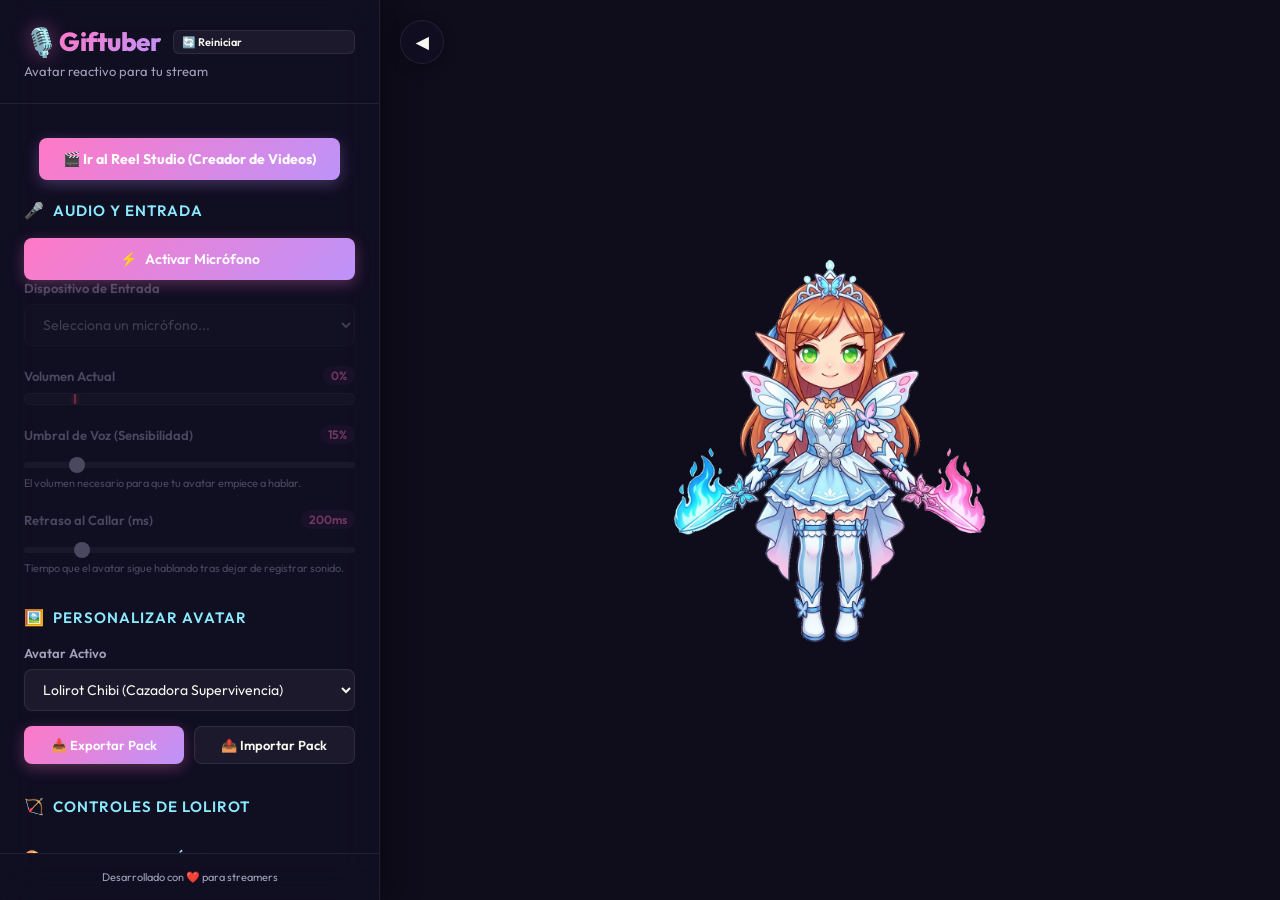
==== index.html @ 0c6d344f "feat: implement OTA auto-updater and OBS copy link helper" ====
<!DOCTYPE html>
<html lang="es">
<head>
    <meta charset="UTF-8">
    <meta name="viewport" content="width=device-width, initial-scale=1.0">
    <title>Giftuber - Tu Avatar Reactivo para Streamings</title>
    <link rel="stylesheet" href="style.css?v=2.3">
    <!-- Google Fonts para tipografía premium -->
    <link rel="preconnect" href="https://fonts.googleapis.com">
    <link rel="preconnect" href="https://fonts.gstatic.com" crossorigin>
    <link href="https://fonts.googleapis.com/css2?family=Outfit:wght@300;400;600;800&display=swap" rel="stylesheet">
</head>
<body>
    <div id="app-container">
        <!-- Panel de Control (Glassmorphism) -->
        <aside id="control-panel">
            <header>
                <div class="logo" style="display: flex; align-items: center; justify-content: space-between; width: 100%;">
                    <div style="display: flex; align-items: center;">
                        <span class="logo-icon">🎙️</span>
                        <h1>Giftuber</h1>
                    </div>
                    <button id="btn-restart-services" class="btn-secondary" style="margin: 0; padding: 4px 8px; font-size: 11px; border-radius: 6px; display: flex; align-items: center; gap: 4px;" title="Reiniciar servidor y atajos">
                        🔄 Reiniciar
                    </button>
                </div>
                <p class="subtitle">Avatar reactivo para tu stream</p>
            </header>

            <div class="panel-scroll-area">
                <!-- Acceso a Reel Studio -->
                <div style="padding: 0 15px; margin-bottom: 20px; margin-top: 10px;">
                    <a href="reel.html" class="btn-primary" style="text-decoration: none; display: flex; align-items: center; justify-content: center; gap: 8px; background: linear-gradient(135deg, #ff79c6 0%, #bd93f9 100%); font-weight: bold; padding: 12px; border-radius: 8px; color: #fff; text-align: center; box-shadow: 0 4px 15px rgba(189, 147, 249, 0.3); transition: all 0.2s ease;">
                        🎬 Ir al Reel Studio (Creador de Videos)
                    </a>
                </div>

                <!-- Sección de Micrófono -->
                <section class="panel-section">
                    <h2><span class="sec-icon">🎤</span> Audio y Entrada</h2>
                    
                    <button id="btn-audio-auth" class="btn-primary">
                        <span class="btn-icon">⚡</span> Activar Micrófono
                    </button>

                    <div class="control-group disabled-until-auth">
                        <label for="select-mic">Dispositivo de Entrada</label>
                        <select id="select-mic" disabled>
                            <option value="">Selecciona un micrófono...</option>
                        </select>
                    </div>

                    <div class="control-group disabled-until-auth">
                        <div class="label-with-value">
                            <label>Volumen Actual</label>
                            <span id="volume-val">0%</span>
                        </div>
                        <div class="volume-bar-container">
                            <div id="volume-bar-fill"></div>
                            <div id="volume-threshold-marker"></div>
                        </div>
                    </div>

                    <div class="control-group disabled-until-auth">
                        <div class="label-with-value">
                            <label for="range-threshold">Umbral de Voz (Sensibilidad)</label>
                            <span id="threshold-val">15%</span>
                        </div>
                        <input type="range" id="range-threshold" min="1" max="100" value="15" disabled>
                        <p class="help-text">El volumen necesario para que tu avatar empiece a hablar.</p>
                    </div>

                    <div class="control-group disabled-until-auth">
                        <div class="label-with-value">
                            <label for="range-delay">Retraso al Callar (ms)</label>
                            <span id="delay-val">200ms</span>
                        </div>
                        <input type="range" id="range-delay" min="50" max="1000" step="50" value="200" disabled>
                        <p class="help-text">Tiempo que el avatar sigue hablando tras dejar de registrar sonido.</p>
                    </div>
                </section>

                <!-- Sección de Imágenes del Avatar -->
                <section class="panel-section">
                    <h2><span class="sec-icon">🖼️</span> Personalizar Avatar</h2>
                    
                    <div class="control-group" style="margin-bottom: 15px;">
                        <label for="select-avatar">Avatar Activo</label>
                        <select id="select-avatar">
                            <option value="lolirot" selected>Lolirot Chibi (Cazadora Supervivencia)</option>
                            <option value="lolirot_red">Lolirot Chibi (Traje Rojo)</option>
                            <option value="custom">Personalizado (Imágenes subidas)</option>
                            <option value="default_svg">Gatito SVG (Por defecto)</option>
                        </select>
                    </div>

                    <!-- Botones de Importación y Exportación -->
                    <div class="pack-actions-group" style="display: flex; gap: 10px; margin-bottom: 25px;">
                        <button id="btn-export-pack" class="btn-primary" style="flex: 1; padding: 10px; font-size: 13px; border-radius: 8px;">
                            📥 Exportar Pack
                        </button>
                        <button id="btn-import-pack" class="btn-secondary" style="flex: 1; padding: 10px; font-size: 13px; margin-top: 0; border-radius: 8px;">
                            📤 Importar Pack
                        </button>
                        <input type="file" id="file-import-pack" accept=".gtuber" style="display: none;">
                    </div>

                    <div id="custom-upload-area" style="display: none;">
                        <div class="avatar-upload-grid">
                            <div class="upload-box" id="box-idle">
                                <span class="upload-label">En Silencio</span>
                                <div class="preview-thumb" id="thumb-idle">
                                    <span class="placeholder-thumb">🐱 (Cerrado)</span>
                                </div>
                                <input type="file" id="file-idle" accept="image/*" class="file-input">
                                <button class="btn-upload-trigger">Subir</button>
                            </div>

                            <div class="upload-box" id="box-idle-blink">
                                <span class="upload-label">Silencio (Parpadeo)</span>
                                <div class="preview-thumb" id="thumb-idle-blink">
                                    <span class="placeholder-thumb">😴 (Cerrado)</span>
                                </div>
                                <input type="file" id="file-idle-blink" accept="image/*" class="file-input">
                                <button class="btn-upload-trigger">Subir</button>
                            </div>

                            <div class="upload-box" id="box-speaking-med">
                                <span class="upload-label">Hablando Suave</span>
                                <div class="preview-thumb" id="thumb-speaking-med">
                                    <span class="placeholder-thumb">😸 (Boca Media)</span>
                                </div>
                                <input type="file" id="file-speaking-med" accept="image/*" class="file-input">
                                <button class="btn-upload-trigger">Subir</button>
                            </div>

                            <div class="upload-box" id="box-speaking-wide">
                                <span class="upload-label">Hablando Fuerte</span>
                                <div class="preview-thumb" id="thumb-speaking-wide">
                                    <span class="placeholder-thumb">📢 (Boca Ancha)</span>
                                </div>
                                <input type="file" id="file-speaking-wide" accept="image/*" class="file-input">
                                <button class="btn-upload-trigger">Subir</button>
                            </div>

                            <div class="upload-box" id="box-speaking-blink">
                                <span class="upload-label">Hablando (Parpadeo)</span>
                                <div class="preview-thumb" id="thumb-speaking-blink">
                                    <span class="placeholder-thumb">😉 (Abierto)</span>
                                </div>
                                <input type="file" id="file-speaking-blink" accept="image/*" class="file-input">
                                <button class="btn-upload-trigger">Subir</button>
                            </div>
                        </div>
                        
                        <button id="btn-reset-avatar" class="btn-secondary" style="margin-top: 15px;">Limpiar Imágenes Cargadas</button>
                    </div>
                </section>

                <!-- Sección de Controles de Lolirot (calibración de alas/mariposa) -->
                <section class="panel-section" id="elf-controls-section" style="display: none;">
                    <h2><span class="sec-icon">🏹</span> Controles de Lolirot</h2>
                    
                    <div class="control-group" style="display: none; margin-bottom: 20px; background: rgba(255,255,255,0.02); padding: 10px; border-radius: 8px; border: 1px solid var(--border-color);">
                        <label for="select-paladin-spec" style="font-size: 12px; font-weight: 600; display: block; margin-bottom: 6px; color: #ffd700;">🛡️ Especialización del Paladín</label>
                        <select id="select-paladin-spec" style="width: 100%; font-size: 12px; padding: 6px 10px; border-radius: 6px; background: #1e1e2d; color: #fff; border: 1px solid var(--border-color); cursor: pointer;">
                            <option value="ret" selected>Reprensión (Divine Toll: Martillos)</option>
                            <option value="prot">Protección (Divine Toll: Escudos)</option>
                            <option value="holy">Sagrado (Divine Toll: Choques de Luz)</option>
                        </select>
                        <p class="help-text" style="margin-top: 4px; font-size: 10px; color: var(--text-muted);">Ajusta la animación de la Campana Divina (Divine Toll) según tu especialización activa.</p>
                    </div>

                    <div id="bald-shine-control-group" class="control-group" style="margin-top: 15px; display: none;">
                        <button id="btn-trigger-bald-shine" class="btn-primary" style="background: linear-gradient(135deg, #ffd700 0%, #bd93f9 100%); color: #000; font-weight: bold; width: 100%;">
                            ✨ Brillar Calva
                        </button>
                    </div>
                </section>

                <!-- Sección de Automatización de Colores -->
                <section class="panel-section" id="color-automation-section" style="display: none;">
                    <h2><span class="sec-icon">🎨</span> Automatización (Colores WoW)</h2>
                    <p style="font-size: 12px; color: var(--text-muted); margin-bottom: 16px; line-height: 1.5;">
                        Asigna qué color del addon de WoW activa cada animación de tu Paladín.
                    </p>
                    
                    <div id="color-mapping-container" style="display: flex; flex-direction: column; gap: 12px; background: rgba(255,255,255,0.01); padding: 12px; border-radius: 8px; border: 1px solid var(--border-color);">
                        <!-- Generado dinámicamente por JS -->
                    </div>

                    <!-- Calibración de Piernas -->
                    <div style="margin-top: 20px; border-top: 1px solid var(--border-color); padding-top: 15px;">
                        <h3 style="font-size: 14px; margin-bottom: 12px; display: flex; align-items: center; gap: 6px;">
                            <span>📏</span> Calibración de Piernas
                        </h3>
                        
                        <div class="control-group" style="margin-top: 10px; background: rgba(255,255,255,0.02); padding: 8px; border-radius: 6px;">
                            <div style="display: flex; justify-content: space-between; font-size: 12px; margin-bottom: 5px;">
                                <label for="slider-legs-scale">Escala (Tamaño)</label>
                                <span id="legs-scale-val" style="font-weight: bold; color: var(--accent-color);">0.83</span>
                            </div>
                            <input type="range" id="slider-legs-scale" min="0.50" max="1.50" step="0.01" value="0.83" style="width: 100%; cursor: pointer;">
                        </div>

                        <div class="control-group" style="margin-top: 10px; background: rgba(255,255,255,0.02); padding: 8px; border-radius: 6px;">
                            <div style="display: flex; justify-content: space-between; font-size: 12px; margin-bottom: 5px;">
                                <label for="slider-legs-y">Posición Vertical (Y)</label>
                                <span id="legs-y-val" style="font-weight: bold; color: var(--accent-color);">22px</span>
                            </div>
                            <input type="range" id="slider-legs-y" min="-50" max="50" step="1" value="22" style="width: 100%; cursor: pointer;">
                        </div>

                        <div class="control-group" style="margin-top: 10px; background: rgba(255,255,255,0.02); padding: 8px; border-radius: 6px;">
                            <div style="display: flex; justify-content: space-between; font-size: 12px; margin-bottom: 5px;">
                                <label for="slider-legs-x">Posición Horizontal (X)</label>
                                <span id="legs-x-val" style="font-weight: bold; color: var(--accent-color);">0px</span>
                            </div>
                            <input type="range" id="slider-legs-x" min="-50" max="50" step="1" value="0" style="width: 100%; cursor: pointer;">
                        </div>
                    </div>


                </section>

                <!-- Sección de Animación y Apariencia -->
                <section class="panel-section">
                    <h2><span class="sec-icon">✨</span> Animación y Estilo</h2>

                    <div class="control-group">
                        <div class="label-with-value">
                            <label for="range-bounce">Intensidad del Rebote</label>
                            <span id="bounce-val">20px</span>
                        </div>
                        <input type="range" id="range-bounce" min="0" max="100" value="20">
                    </div>

                    <div class="control-group">
                        <div class="label-with-value">
                            <label for="range-bounce-speed">Velocidad de Rebote (ms)</label>
                            <span id="bounce-speed-val">150ms</span>
                        </div>
                        <input type="range" id="range-bounce-speed" min="50" max="500" step="10" value="150">
                    </div>

                    <div class="control-group">
                        <div class="label-with-value">
                            <label for="range-scale">Tamaño del Avatar</label>
                            <span id="scale-val">1.0x</span>
                        </div>
                        <input type="range" id="range-scale" min="0.5" max="2.0" step="0.1" value="1.0">
                    </div>

                    <div class="control-group">
                        <div class="label-with-value">
                            <label for="range-avatar-x">Desplazamiento X (Avatar)</label>
                            <span id="avatar-x-val">0px</span>
                        </div>
                        <input type="range" id="range-avatar-x" min="-1000" max="1000" step="5" value="0">
                    </div>

                    <div class="control-group">
                        <div class="label-with-value">
                            <label for="range-avatar-y">Desplazamiento Y (Avatar)</label>
                            <span id="avatar-y-val">0px</span>
                        </div>
                        <input type="range" id="range-avatar-y" min="-1000" max="1000" step="5" value="0">
                    </div>

                    <div class="control-group">
                        <label>Fondo de Pantalla</label>
                        <div class="bg-selector-grid">
                            <button class="btn-bg bg-transparent active" data-bg="transparent" title="Transparente (OBS)">🏁</button>
                            <button class="btn-bg bg-green" data-bg="#00ff00" title="Verde Croma">🟢</button>
                            <button class="btn-bg bg-blue" data-bg="#0000ff" title="Azul Croma">🔵</button>
                            <button class="btn-bg bg-dark" data-bg="#0d0b18" title="Fondo Oscuro">🌑</button>
                            <div class="color-picker-wrapper">
                                <input type="color" id="bg-color-picker" value="#00ff00" title="Personalizado">
                                <span>🎨</span>
                            </div>
                        </div>
                    </div>
                    
                    <div class="control-group checkbox-group">
                        <input type="checkbox" id="chk-glow" checked>
                        <label for="chk-glow">Brillo reactivo al hablar</label>
                    </div>
                </section>

                <!-- Guía Rápida para OBS -->
                <section class="panel-section obs-guide">
                    <h2><span class="sec-icon">📹</span> Configurar en OBS</h2>
                    <ol>
                        <li>En OBS, añade una fuente de <strong>Navegador</strong> (Browser Source).</li>
                        <li>Desmarca <strong>"Archivo local"</strong> e introduce esta dirección URL:
                            <div class="copy-url-container" style="display: flex; align-items: center; gap: 8px; margin-top: 8px; background: rgba(255,255,255,0.03); border: 1px solid var(--border-color); padding: 8px 12px; border-radius: 8px; justify-content: space-between;">
                                <code id="obs-url-text" style="font-family: monospace; color: var(--accent); font-size: 11px; word-break: break-all;">http://127.0.0.1:8000/obs.html</code>
                                <button id="btn-copy-obs-url" class="btn-secondary" style="margin: 0; padding: 4px 10px; font-size: 11px; border-radius: 6px; flex-shrink: 0; display: flex; align-items: center; gap: 4px; width: auto; background: rgba(255,255,255,0.08); border-color: rgba(255,255,255,0.12);" title="Copiar enlace al portapapeles">
                                    📋 <span>Copiar</span>
                                </button>
                            </div>
                        </li>
                        <li>Establece el ancho/alto que desees (ej: 800x800).</li>
                        <li>¡Listo! El avatar se mostrará con fondo transparente de forma automática.</li>
                    </ol>
                </section>
            </div>
            
            <footer>
                <p>Desarrollado con ❤️ para streamers</p>
            </footer>
        </aside>

        <!-- Botón para ocultar/mostrar panel (flotante) -->
        <button id="btn-toggle-panel" title="Ocultar/Mostrar Configuración (Teclado: H)">
            <span class="icon-hide">◀</span>
            <span class="icon-show" style="display: none;">⚙️</span>
        </button>

        <!-- Área de Renderizado del Avatar -->
        <main id="avatar-viewport">
            <div id="avatar-wrapper" class="idle">
                <!-- Anillo de brillo reactivo -->
                <div id="avatar-glow-ring"></div>
                
                <!-- Contenedor del avatar (SVG por defecto o imagen de usuario) -->
                <div id="avatar-display">
                    <!-- Default SVG Cat Avatar -->
                    <svg id="default-svg-avatar" viewBox="0 0 400 400" width="100%" height="100%">
                        <!-- Sombras/Detalles traseros -->
                        <ellipse cx="200" cy="350" rx="120" ry="20" fill="rgba(0,0,0,0.15)" />
                        
                        <!-- Oreja Izquierda -->
                        <polygon points="100,180 60,60 170,110" fill="#ff79c6" stroke="#282a36" stroke-width="8" stroke-linejoin="round" />
                        <polygon points="105,170 75,75 155,115" fill="#ffb86c" />
                        
                        <!-- Oreja Derecha -->
                        <polygon points="300,180 340,60 230,110" fill="#ff79c6" stroke="#282a36" stroke-width="8" stroke-linejoin="round" />
                        <polygon points="295,170 325,75 245,115" fill="#ffb86c" />
                        
                        <!-- Cuerpo / Hombros -->
                        <path d="M120,340 C120,290 280,290 280,340 Z" fill="#8be9fd" stroke="#282a36" stroke-width="8" />
                        <path d="M175,300 L200,315 L225,300" fill="none" stroke="#282a36" stroke-width="6" stroke-linecap="round" />
                        
                        <!-- Cabeza -->
                        <circle cx="200" cy="210" r="110" fill="#f8f8f2" stroke="#282a36" stroke-width="8" />
                        
                        <!-- Manchas de gato en la frente -->
                        <path d="M185,103 C185,120 190,130 190,130 C190,130 195,120 195,103 Z" fill="#ffb86c" />
                        <path d="M205,103 C205,120 210,130 210,130 C210,130 215,120 215,103 Z" fill="#ffb86c" />
                        
                        <!-- Mejillas Sonrosadas (Blush) -->
                        <circle cx="120" cy="240" r="16" fill="#ff79c6" opacity="0.6" />
                        <circle cx="280" cy="240" r="16" fill="#ff79c6" opacity="0.6" />
                        
                        <!-- Ojo Izquierdo Abierto -->
                        <g id="eye-left-open">
                            <circle cx="150" cy="205" r="18" fill="#282a36" />
                            <circle cx="144" cy="197" r="6" fill="#ffffff" />
                            <circle cx="156" cy="211" r="3" fill="#ffffff" />
                        </g>
                        <!-- Ojo Izquierdo Cerrado (Parpadeo) -->
                        <g id="eye-left-closed" display="none">
                            <path d="M132,205 Q150,220 168,205" fill="none" stroke="#282a36" stroke-width="8" stroke-linecap="round" />
                        </g>

                        <!-- Ojo Derecho Abierto -->
                        <g id="eye-right-open">
                            <circle cx="250" cy="205" r="18" fill="#282a36" />
                            <circle cx="244" cy="197" r="6" fill="#ffffff" />
                            <circle cx="256" cy="211" r="3" fill="#ffffff" />
                        </g>
                        <!-- Ojo Derecho Cerrado (Parpadeo) -->
                        <g id="eye-right-closed" display="none">
                            <path d="M232,205 Q250,220 268,205" fill="none" stroke="#282a36" stroke-width="8" stroke-linecap="round" />
                        </g>

                        <!-- Nariz -->
                        <polygon points="195,225 205,225 200,231" fill="#ff79c6" stroke="#282a36" stroke-width="3" stroke-linejoin="round" />

                        <!-- Boca Cerrada (Idle) -->
                        <path id="mouth-closed" d="M185,240 Q193,248 200,240 Q207,248 215,240" fill="none" stroke="#282a36" stroke-width="6" stroke-linecap="round" />
                        
                        <!-- Boca Abierta (Speaking) -->
                        <g id="mouth-open" display="none">
                            <!-- Interior boca -->
                            <path d="M182,240 Q200,275 218,240 Z" fill="#ff5555" stroke="#282a36" stroke-width="6" stroke-linejoin="round" />
                            <!-- Lengua -->
                            <path d="M190,256 Q200,245 210,256 C210,266 190,266 190,256 Z" fill="#ff79c6" />
                        </g>
                    </svg>
                    <!-- Contenedor para la imagen cargada por el usuario -->
                    <img id="user-avatar-img" src="" alt="Avatar de Usuario" style="display: none;">
                    <div class="bald-shine-effect">
                        <div class="bald-sheen-container">
                            <div class="bald-sheen-line"></div>
                        </div>
                        <div class="bald-sparkle-container">
                            <div class="bald-sparkle-halo"></div>
                            <svg viewBox="0 0 100 100" class="bald-sparkle-star" style="width: 100%; height: 100%;">
                                <path d="M 50,0 Q 50,50 100,50 Q 50,50 50,100 Q 50,50 0,50 Q 50,50 50,0 Z" fill="#fff" />
                            </svg>
                        </div>
                    </div>
                </div>
            </div>
        </main>
    </div>

    <!-- Cargar Script principal -->
    <script src="app.js?v=2.3"></script>
    <script src="elf_actions.js?v=2.3"></script>
</body>
</html>
---- style.css ----
/* Reset y Estilos Globales */
* {
    margin: 0;
    padding: 0;
    box-sizing: border-box;
}

:root {
    --bg-primary: #0f0c1b;
    --bg-sidebar: rgba(18, 15, 36, 0.75);
    --border-color: rgba(255, 255, 255, 0.08);
    --text-primary: #f8f8f2;
    --text-muted: #a0a0b8;
    --accent: #ff79c6;
    --accent-hover: #ff92df;
    --accent-rgb: 255, 121, 198;
    --green: #50fa7b;
    --blue: #8be9fd;
    --purple: #bd93f9;
    --danger: #ff5555;
    
    /* Variables dinámicas para animación (se controlan con JS) */
    --bounce-height: 20px;
    --bounce-speed: 150ms;
    --avatar-scale: 1.0;
}

body {
    font-family: 'Outfit', sans-serif;
    background-color: var(--bg-primary);
    color: var(--text-primary);
    height: 100vh;
    overflow: hidden;
    transition: background-color 0.3s ease;
}

/* Contenedor Principal */
#app-container {
    display: flex;
    width: 100vw;
    height: 100vh;
    position: relative;
}

/* Panel de Control (Sidebar) */
#control-panel {
    width: 380px;
    height: 100vh;
    background: var(--bg-sidebar);
    backdrop-filter: blur(20px);
    -webkit-backdrop-filter: blur(20px);
    border-right: 1px solid var(--border-color);
    display: flex;
    flex-direction: column;
    z-index: 10;
    box-shadow: 10px 0 30px rgba(0, 0, 0, 0.3);
    transition: transform 0.4s cubic-bezier(0.16, 1, 0.3, 1), margin-left 0.4s cubic-bezier(0.16, 1, 0.3, 1), opacity 0.4s ease;
}

#control-panel.collapsed {
    transform: translateX(-100%);
    margin-left: -380px;
    opacity: 0;
    pointer-events: none;
}

/* Cabecera del Panel */
header {
    padding: 24px;
    border-bottom: 1px solid var(--border-color);
}

.logo {
    display: flex;
    align-items: center;
    gap: 12px;
    margin-bottom: 4px;
}

.logo-icon {
    font-size: 28px;
    filter: drop-shadow(0 0 10px rgba(255, 121, 198, 0.4));
}

header h1 {
    font-size: 26px;
    font-weight: 800;
    background: linear-gradient(135deg, var(--accent) 0%, var(--purple) 100%);
    -webkit-background-clip: text;
    -webkit-text-fill-color: transparent;
    letter-spacing: -0.5px;
}

.subtitle {
    font-size: 13px;
    color: var(--text-muted);
}

/* Área de Scroll de Configuración */
.panel-scroll-area {
    flex: 1;
    overflow-y: auto;
    padding: 24px;
}

/* Scrollbar Personalizada para Panel */
.panel-scroll-area::-webkit-scrollbar {
    width: 6px;
}

.panel-scroll-area::-webkit-scrollbar-track {
    background: transparent;
}

.panel-scroll-area::-webkit-scrollbar-thumb {
    background: rgba(255, 255, 255, 0.1);
    border-radius: 10px;
}

.panel-scroll-area::-webkit-scrollbar-thumb:hover {
    background: rgba(255, 255, 255, 0.2);
}

/* Secciones del Panel */
.panel-section {
    margin-bottom: 32px;
}

.panel-section h2 {
    font-size: 15px;
    font-weight: 600;
    text-transform: uppercase;
    letter-spacing: 1px;
    color: var(--blue);
    margin-bottom: 18px;
    display: flex;
    align-items: center;
    gap: 8px;
}

.sec-icon {
    font-size: 16px;
}

/* Grupos de Control */
.control-group {
    margin-bottom: 20px;
}

.control-group label {
    display: block;
    font-size: 13px;
    font-weight: 600;
    color: var(--text-muted);
    margin-bottom: 8px;
}

.label-with-value {
    display: flex;
    justify-content: space-between;
    align-items: center;
    margin-bottom: 8px;
}

.label-with-value label {
    margin-bottom: 0;
}

.label-with-value span {
    font-size: 12px;
    font-weight: 600;
    color: var(--accent);
    background: rgba(255, 121, 198, 0.1);
    padding: 2px 8px;
    border-radius: 20px;
}

.help-text {
    font-size: 11px;
    color: var(--text-muted);
    margin-top: 4px;
}

/* Inputs de Rango (Sliders) Personalizados */
input[type="range"] {
    -webkit-appearance: none;
    width: 100%;
    height: 6px;
    border-radius: 3px;
    background: rgba(255, 255, 255, 0.1);
    outline: none;
    transition: background 0.3s;
}

input[type="range"]::-webkit-slider-thumb {
    -webkit-appearance: none;
    appearance: none;
    width: 16px;
    height: 16px;
    border-radius: 50%;
    background: var(--accent);
    cursor: pointer;
    box-shadow: 0 0 10px rgba(255, 121, 198, 0.5);
    transition: transform 0.1s ease;
}

input[type="range"]::-webkit-slider-thumb:hover {
    transform: scale(1.25);
    background: var(--accent-hover);
}

input[type="range"]:disabled::-webkit-slider-thumb {
    background: var(--text-muted);
    box-shadow: none;
    cursor: not-allowed;
}

/* Selectores */
select {
    width: 100%;
    padding: 10px 14px;
    background: rgba(255, 255, 255, 0.05);
    border: 1px solid var(--border-color);
    border-radius: 8px;
    color: var(--text-primary);
    font-family: inherit;
    font-size: 14px;
    outline: none;
    cursor: pointer;
    transition: border-color 0.2s, background 0.2s;
}

select option {
    background-color: #120f24;
    color: var(--text-primary);
}

select:hover:not(:disabled) {
    border-color: rgba(255, 121, 198, 0.4);
    background: rgba(255, 255, 255, 0.08);
}

select:focus {
    border-color: var(--accent);
    box-shadow: 0 0 0 2px rgba(255, 121, 198, 0.2);
}

select:disabled {
    opacity: 0.5;
    cursor: not-allowed;
}

/* Botones */
button {
    font-family: inherit;
    font-weight: 600;
    border: none;
    border-radius: 8px;
    cursor: pointer;
    transition: all 0.2s ease;
}

.btn-primary {
    width: 100%;
    padding: 12px;
    background: linear-gradient(135deg, var(--accent) 0%, var(--purple) 100%);
    color: white;
    font-size: 14px;
    box-shadow: 0 4px 15px rgba(255, 121, 198, 0.3);
    display: flex;
    justify-content: center;
    align-items: center;
    gap: 8px;
}

.btn-primary:hover {
    transform: translateY(-2px);
    box-shadow: 0 6px 20px rgba(255, 121, 198, 0.4);
}

.btn-primary:active {
    transform: translateY(0);
}

.btn-secondary {
    width: 100%;
    padding: 10px;
    background: rgba(255, 255, 255, 0.05);
    color: var(--text-primary);
    border: 1px solid var(--border-color);
    font-size: 13px;
    margin-top: 10px;
}

.btn-secondary:hover {
    background: rgba(255, 255, 255, 0.1);
    border-color: rgba(255, 255, 255, 0.2);
}

/* Barra de Volumen */
.volume-bar-container {
    width: 100%;
    height: 12px;
    background: rgba(255, 255, 255, 0.05);
    border-radius: 6px;
    position: relative;
    overflow: hidden;
    border: 1px solid var(--border-color);
}

#volume-bar-fill {
    height: 100%;
    width: 0%;
    background: linear-gradient(90deg, var(--green) 0%, var(--purple) 100%);
    border-radius: 6px;
    transition: width 0.05s ease;
}

#volume-threshold-marker {
    position: absolute;
    top: 0;
    bottom: 0;
    left: 15%; /* Enlazado dinámicamente con JS */
    width: 2px;
    background-color: var(--danger);
    box-shadow: 0 0 5px var(--danger);
    z-index: 2;
}

/* Deshabilitados dinámicamente */
.disabled-until-auth {
    opacity: 0.4;
    pointer-events: none;
    transition: opacity 0.3s ease;
}

.disabled-until-auth.active {
    opacity: 1;
    pointer-events: auto;
}

/* Cuadrícula de Carga de Imágenes */
.avatar-upload-grid {
    display: grid;
    grid-template-columns: repeat(2, 1fr);
    gap: 12px;
    margin-bottom: 12px;
}

.upload-box {
    background: rgba(255, 255, 255, 0.02);
    border: 1px dashed var(--border-color);
    border-radius: 8px;
    padding: 10px;
    text-align: center;
    position: relative;
    display: flex;
    flex-direction: column;
    align-items: center;
    gap: 8px;
    transition: border-color 0.2s, background 0.2s;
}

.upload-box:hover {
    border-color: var(--accent);
    background: rgba(255, 121, 198, 0.02);
}

.upload-label {
    font-size: 11px;
    font-weight: 600;
    color: var(--text-muted);
}

.preview-thumb {
    width: 60px;
    height: 60px;
    border-radius: 6px;
    background: rgba(0, 0, 0, 0.2);
    display: flex;
    justify-content: center;
    align-items: center;
    overflow: hidden;
    border: 1px solid var(--border-color);
}

.preview-thumb img {
    width: 100%;
    height: 100%;
    object-fit: contain;
}

.placeholder-thumb {
    font-size: 10px;
    color: var(--text-muted);
}

.file-input {
    position: absolute;
    top: 0;
    left: 0;
    width: 100%;
    height: 100%;
    opacity: 0;
    cursor: pointer;
}

.btn-upload-trigger {
    font-size: 11px;
    padding: 4px 10px;
    background: rgba(255, 255, 255, 0.05);
    color: var(--text-primary);
    border: 1px solid var(--border-color);
    border-radius: 4px;
    pointer-events: none; /* Dejamos que el clic pase al input invisible */
}

/* Selector de Fondos */
.bg-selector-grid {
    display: flex;
    gap: 8px;
    align-items: center;
}

.btn-bg {
    width: 36px;
    height: 36px;
    border-radius: 8px;
    display: flex;
    justify-content: center;
    align-items: center;
    font-size: 18px;
    background: rgba(255, 255, 255, 0.05);
    border: 1px solid var(--border-color);
    cursor: pointer;
}

.btn-bg:hover {
    transform: scale(1.1);
    background: rgba(255, 255, 255, 0.1);
}

.btn-bg.active {
    border-color: var(--accent);
    box-shadow: 0 0 10px rgba(255, 121, 198, 0.3);
    background: rgba(255, 121, 198, 0.1);
}

.btn-bg.bg-transparent {
    font-size: 14px;
    background: repeating-conic-gradient(#555 0% 25%, #333 0% 50%) 50% / 12px 12px;
}

.btn-bg.bg-green { background-color: #00ff00; }
.btn-bg.bg-blue { background-color: #0000ff; }
.btn-bg.bg-dark { background-color: #0d0b18; }

.color-picker-wrapper {
    position: relative;
    width: 36px;
    height: 36px;
    border-radius: 8px;
    background: rgba(255, 255, 255, 0.05);
    border: 1px solid var(--border-color);
    display: flex;
    justify-content: center;
    align-items: center;
    overflow: hidden;
}

.color-picker-wrapper input[type="color"] {
    position: absolute;
    top: -5px;
    left: -5px;
    width: 46px;
    height: 46px;
    border: none;
    cursor: pointer;
    background: transparent;
}

.color-picker-wrapper span {
    font-size: 16px;
    pointer-events: none;
}

/* Checkbox Personalizado */
.checkbox-group {
    display: flex;
    align-items: center;
    gap: 8px;
}

.checkbox-group input[type="checkbox"] {
    accent-color: var(--accent);
    width: 16px;
    height: 16px;
    cursor: pointer;
}

.checkbox-group label {
    margin-bottom: 0;
    cursor: pointer;
}

/* Guía de OBS */
.obs-guide {
    background: rgba(139, 233, 253, 0.05);
    border: 1px solid rgba(139, 233, 253, 0.15);
    border-radius: 10px;
    padding: 16px;
    margin-top: 10px;
}

.obs-guide h2 {
    color: var(--blue);
}

.obs-guide ol {
    padding-left: 18px;
    font-size: 12px;
    color: var(--text-muted);
}

.obs-guide li {
    margin-bottom: 8px;
    line-height: 1.4;
}

.obs-guide code {
    background: rgba(0, 0, 0, 0.3);
    padding: 2px 4px;
    border-radius: 4px;
    font-family: monospace;
    color: var(--accent);
}

/* Pie del Panel */
footer {
    padding: 16px;
    border-top: 1px solid var(--border-color);
    text-align: center;
    font-size: 11px;
    color: var(--text-muted);
}

/* Botón de Esconder / Mostrar Configuración */
#btn-toggle-panel {
    position: absolute;
    top: 20px;
    left: 400px;
    width: 44px;
    height: 44px;
    border-radius: 50%;
    background: var(--bg-sidebar);
    backdrop-filter: blur(10px);
    border: 1px solid var(--border-color);
    color: var(--text-primary);
    display: flex;
    justify-content: center;
    align-items: center;
    z-index: 100;
    font-size: 16px;
    box-shadow: 0 4px 15px rgba(0, 0, 0, 0.2);
    transition: left 0.4s cubic-bezier(0.16, 1, 0.3, 1), transform 0.2s, background 0.2s;
}

#btn-toggle-panel:hover {
    background: rgba(255, 255, 255, 0.1);
    transform: scale(1.05);
}

#btn-toggle-panel.collapsed {
    left: 20px;
}

/* Área de Visualización (Viewport) */
#avatar-viewport {
    flex: 1;
    height: 100vh;
    display: flex;
    justify-content: center;
    align-items: center;
    background-color: transparent; /* Permite transparencia del navegador en OBS */
    position: relative;
}

/* Contenedor del Avatar y su Física */
#avatar-wrapper {
    position: relative;
    width: 400px;
    height: 400px;
    display: flex;
    justify-content: center;
    align-items: center;
    transform: translate(var(--avatar-x, 0px), var(--avatar-y, 0px)) scale(var(--avatar-scale, 1));
    transition: transform 0.2s ease;
}

#avatar-display {
    width: 100%;
    height: 100%;
    position: relative;
    display: flex;
    justify-content: center;
    align-items: center;
}

#avatar-display img {
    width: 100%;
    height: 100%;
    object-fit: contain;
}

/* Anillo de Brillo Reactivo */
#avatar-glow-ring {
    position: absolute;
    width: 320px;
    height: 320px;
    border-radius: 50%;
    background: radial-gradient(circle, rgba(255, 121, 198, 0.2) 0%, rgba(255, 121, 198, 0) 70%);
    opacity: 0;
    z-index: 0;
    transform: scale(0.8);
    pointer-events: none;
    transition: opacity 0.1s ease, transform 0.1s ease;
}

/* Clases de Estado Controladas por JS */

/* 1. Respiración (Idle) */
#avatar-wrapper.idle #avatar-display {
    animation: breathe 3s ease-in-out infinite alternate;
    transform-origin: bottom center;
}

/* 2. Hablar (Bote / Bounce) */
#avatar-wrapper.speaking #avatar-display {
    animation: bounce var(--bounce-speed) cubic-bezier(0.28, 0.84, 0.42, 1) infinite alternate;
    transform-origin: bottom center;
}

#avatar-wrapper.speaking #avatar-glow-ring {
    opacity: 0.7;
    transform: scale(1.1);
}

/* Keyframes Animaciones */

/* Respiración suave */
@keyframes breathe {
    0% {
        transform: translateY(0) scaleY(1);
    }
    100% {
        transform: translateY(-4px) scaleY(1.02);
    }
}

/* Rebote al Hablar (Squash and Stretch) */
@keyframes bounce {
    0% {
        transform: translateY(0) scale(1, 1);
    }
    40% {
        /* Encoger un poco antes de saltar */
        transform: translateY(0) scale(var(--bounce-scale-x-40, 1.03), var(--bounce-scale-y-40, 0.97));
    }
    100% {
        /* Estirar en el punto más alto */
        transform: translateY(calc(-1 * var(--bounce-height))) scale(var(--bounce-scale-x-100, 0.97), var(--bounce-scale-y-100, 1.05));
    }
}

/* Modo OBS de pantalla completa sin fondo */
body.transparent-mode {
    background-color: transparent !important;
}

body.transparent-mode #avatar-viewport {
    background-color: transparent !important;
}

/* --- Mapeo de Teclas (elf_actions.js) --- */
.key-map-row {
    display: flex;
    align-items: center;
    justify-content: space-between;
    padding: 10px 12px;
    background: rgba(255, 255, 255, 0.03);
    border: 1px solid var(--border-color);
    border-radius: 8px;
    margin-bottom: 8px;
}

.key-map-label {
    font-size: 13px;
    font-weight: 600;
    color: var(--text-primary);
    display: flex;
    align-items: center;
    gap: 8px;
}

.key-map-label .key-icon {
    font-size: 16px;
}

.key-capture-btn {
    font-family: 'Outfit', monospace;
    font-size: 13px;
    font-weight: 700;
    padding: 6px 14px;
    min-width: 52px;
    background: rgba(255, 121, 198, 0.08);
    border: 1px solid rgba(255, 121, 198, 0.3);
    border-radius: 6px;
    color: var(--accent);
    cursor: pointer;
    text-transform: uppercase;
    letter-spacing: 0.5px;
    transition: all 0.2s ease;
}

.key-capture-btn:hover {
    background: rgba(255, 121, 198, 0.15);
    border-color: var(--accent);
}

.key-capture-btn.capturing {
    background: rgba(139, 233, 253, 0.12);
    border-color: var(--blue);
    color: var(--blue);
    animation: pulse-capture 0.6s infinite alternate;
}

@keyframes pulse-capture {
    from { box-shadow: 0 0 0px rgba(139, 233, 253, 0); }
    to   { box-shadow: 0 0 10px rgba(139, 233, 253, 0.5); }
}

/* Efecto de Brillo de Calva (Estilo Anime) */
.bald-shine-effect {
    position: absolute;
    top: 0;
    left: 0;
    width: 100%;
    height: 100%;
    pointer-events: none;
    z-index: 5;
    display: none;
}

/* Contenedor de la línea de brillo del cráneo (con máscara y clip) */
.bald-sheen-container {
    position: absolute;
    top: 0;
    left: 0;
    width: 100%;
    height: 100%;
    -webkit-mask-image: var(--avatar-mask-url);
    mask-image: var(--avatar-mask-url);
    -webkit-mask-size: contain;
    mask-size: contain;
    -webkit-mask-repeat: no-repeat;
    mask-repeat: no-repeat;
    
    clip-path: ellipse(18% 16% at 50% 26%);
    overflow: hidden;
}

/* Línea arqueada de brillo */
.bald-sheen-line {
    position: absolute;
    top: 13%;
    left: 36%;
    width: 28%;
    height: 15%;
    border-top: 6px solid rgba(255, 255, 255, 0.95);
    border-radius: 50% 50% 0 0;
    filter: blur(1.5px) drop-shadow(0 0 4px rgba(255, 255, 255, 0.6));
    transform: scaleX(0);
    opacity: 0;
    transform-origin: center top;
}

/* Contenedor de la estrellita (fuera del clip-path para que sobresalga de la cabeza) */
.bald-sparkle-container {
    position: absolute;
    top: 19%;
    left: 61%;
    width: 60px;
    height: 60px;
    transform: translate(-50%, -50%) scale(0);
    opacity: 0;
    z-index: 10;
}

/* Halo circular expansivo */
.bald-sparkle-halo {
    position: absolute;
    top: 50%;
    left: 50%;
    width: 24px;
    height: 24px;
    border: 3px solid rgba(255, 255, 255, 0.85);
    border-radius: 50%;
    transform: translate(-50%, -50%) scale(0);
    opacity: 0;
    pointer-events: none;
}

/* Animaciones al activar la clase .shining */
.bald-shine-effect.shining .bald-sheen-line {
    animation: baldSheenKeyframe 1.2s cubic-bezier(0.25, 0.8, 0.25, 1) forwards;
}

.bald-shine-effect.shining .bald-sparkle-container {
    animation: baldSparkleKeyframe 1.2s cubic-bezier(0.25, 0.8, 0.25, 1) forwards;
}

.bald-shine-effect.shining .bald-sparkle-halo {
    animation: baldHaloKeyframe 1.2s cubic-bezier(0.25, 0.8, 0.25, 1) forwards;
}

@keyframes baldSheenKeyframe {
    0% {
        transform: scaleX(0);
        opacity: 0;
    }
    25% {
        transform: scaleX(1);
        opacity: 0.95;
    }
    70% {
        transform: scaleX(1.05);
        opacity: 0.95;
    }
    100% {
        transform: scaleX(1.1);
        opacity: 0;
    }
}

@keyframes baldSparkleKeyframe {
    0% {
        transform: translate(-50%, -50%) scale(0) rotate(-45deg);
        opacity: 0;
    }
    12% {
        transform: translate(-50%, -50%) scale(0) rotate(-45deg);
        opacity: 0;
    }
    38% {
        transform: translate(-50%, -50%) scale(1.2) rotate(45deg);
        opacity: 1;
        filter: drop-shadow(0 0 8px rgba(255, 255, 255, 0.95));
    }
    70% {
        transform: translate(-50%, -50%) scale(1.0) rotate(90deg);
        opacity: 1;
    }
    100% {
        transform: translate(-50%, -50%) scale(0.5) rotate(135deg);
        opacity: 0;
    }
}

@keyframes baldHaloKeyframe {
    0%, 18% {
        transform: translate(-50%, -50%) scale(0);
        opacity: 0;
    }
    40% {
        transform: translate(-50%, -50%) scale(1.2);
        opacity: 0.85;
    }
    80% {
        transform: translate(-50%, -50%) scale(2.0);
        opacity: 0;
    }
    100% {
        transform: translate(-50%, -50%) scale(2.0);
        opacity: 0;
    }
}
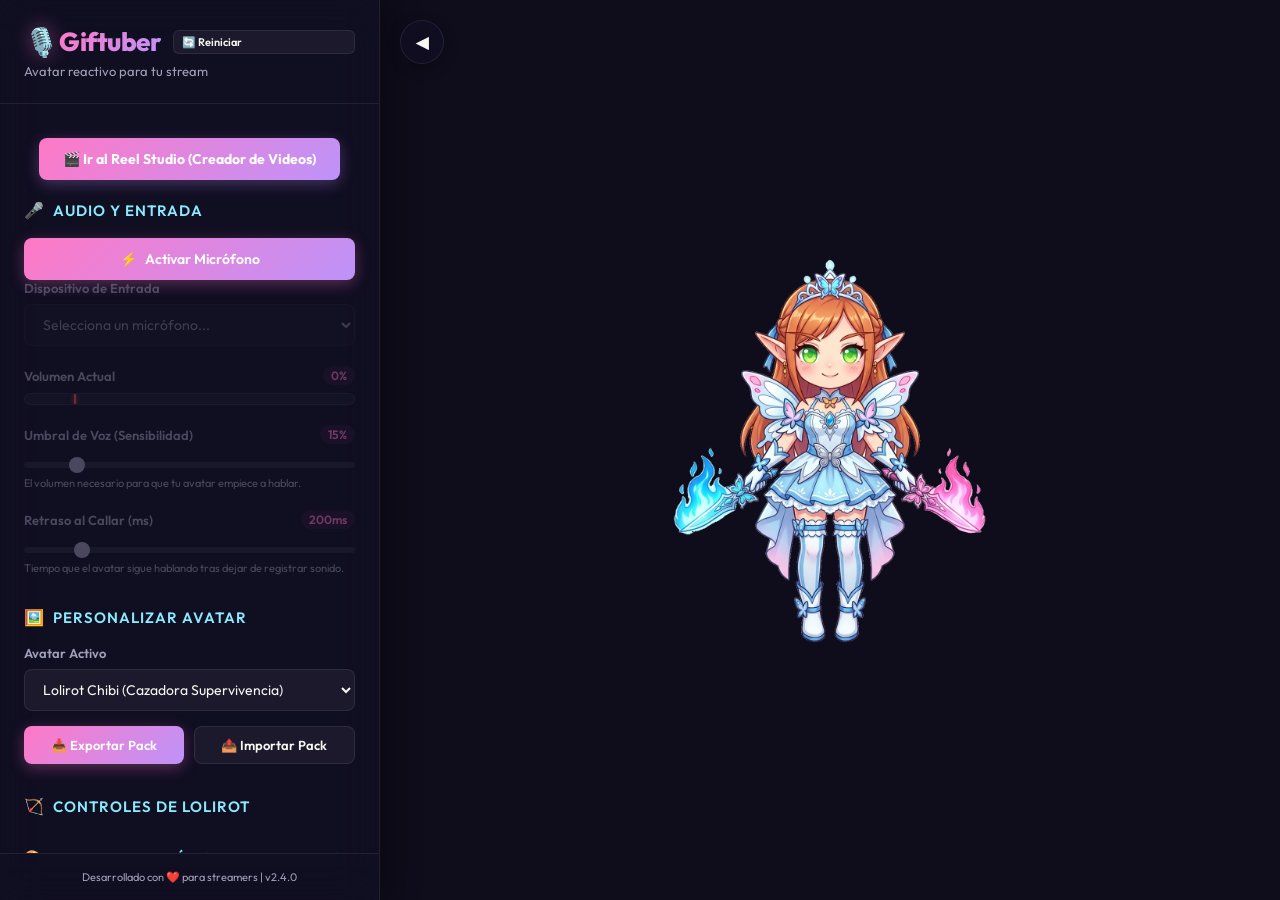
==== commit a558a8a2: "feat: implement OTA updater UI and bump version to 2.4.1" ====
--- a/index.html
+++ b/index.html
@@ -25,6 +25,13 @@
                     </button>
                 </div>
                 <p class="subtitle">Avatar reactivo para tu stream</p>
+                <!-- Banner de actualización (oculto por defecto) -->
+                <div id="update-banner" style="display: none; margin-top: 15px; background: linear-gradient(135deg, rgba(255, 121, 198, 0.15) 0%, rgba(189, 147, 249, 0.15) 100%); border: 1px solid var(--accent); padding: 10px; border-radius: 8px; font-size: 12px; text-align: center; box-shadow: 0 4px 10px rgba(255, 121, 198, 0.15);">
+                    <div style="font-weight: 600; color: #fff; margin-bottom: 6px;">🎁 Nueva versión <span id="update-version-label">v2.4.1</span> disponible</div>
+                    <button id="btn-update-now" class="btn-primary" style="padding: 6px 12px; font-size: 11px; font-weight: bold; border-radius: 6px; cursor: pointer; width: 100%;">
+                        ✨ Actualizar Ahora
+                    </button>
+                </div>
             </header>
 
             <div class="panel-scroll-area">
@@ -307,7 +314,7 @@
             </div>
             
             <footer>
-                <p>Desarrollado con ❤️ para streamers</p>
+                <p>Desarrollado con ❤️ para streamers | <span id="app-version-footer">v2.4.0</span></p>
             </footer>
         </aside>
 
@@ -407,6 +414,22 @@
         </main>
     </div>
 
+    <!-- Pantalla de bloqueo de actualización -->
+    <div id="update-loader-overlay" style="display: none; position: fixed; top: 0; left: 0; width: 100vw; height: 100vh; background: rgba(15, 12, 27, 0.9); z-index: 99999; align-items: center; justify-content: center; backdrop-filter: blur(8px); -webkit-backdrop-filter: blur(8px);">
+        <div style="text-align: center; max-width: 400px; padding: 30px; background: rgba(30, 30, 45, 0.85); border: 1px solid var(--border-color); border-radius: 16px; box-shadow: 0 10px 40px rgba(0,0,0,0.5); display: flex; flex-direction: column; align-items: center; gap: 15px;">
+            <div class="spinner-icon" style="font-size: 40px; animation: spin 2s linear infinite;">🔄</div>
+            <h2 style="font-size: 20px; font-weight: 800; background: linear-gradient(135deg, var(--accent) 0%, var(--purple) 100%); -webkit-background-clip: text; -webkit-text-fill-color: transparent; margin: 0;">Actualizando Giftuber</h2>
+            <p style="color: var(--text-muted); font-size: 13px; line-height: 1.5; margin: 0; text-align: center;">Descargando y extrayendo la nueva versión... La aplicación se cerrará y se volverá a abrir automáticamente. Por favor, espera.</p>
+        </div>
+    </div>
+    
+    <style>
+    @keyframes spin {
+        0% { transform: rotate(0deg); }
+        100% { transform: rotate(360deg); }
+    }
+    </style>
+
     <!-- Cargar Script principal -->
     <script src="app.js?v=2.3"></script>
     <script src="elf_actions.js?v=2.3"></script>
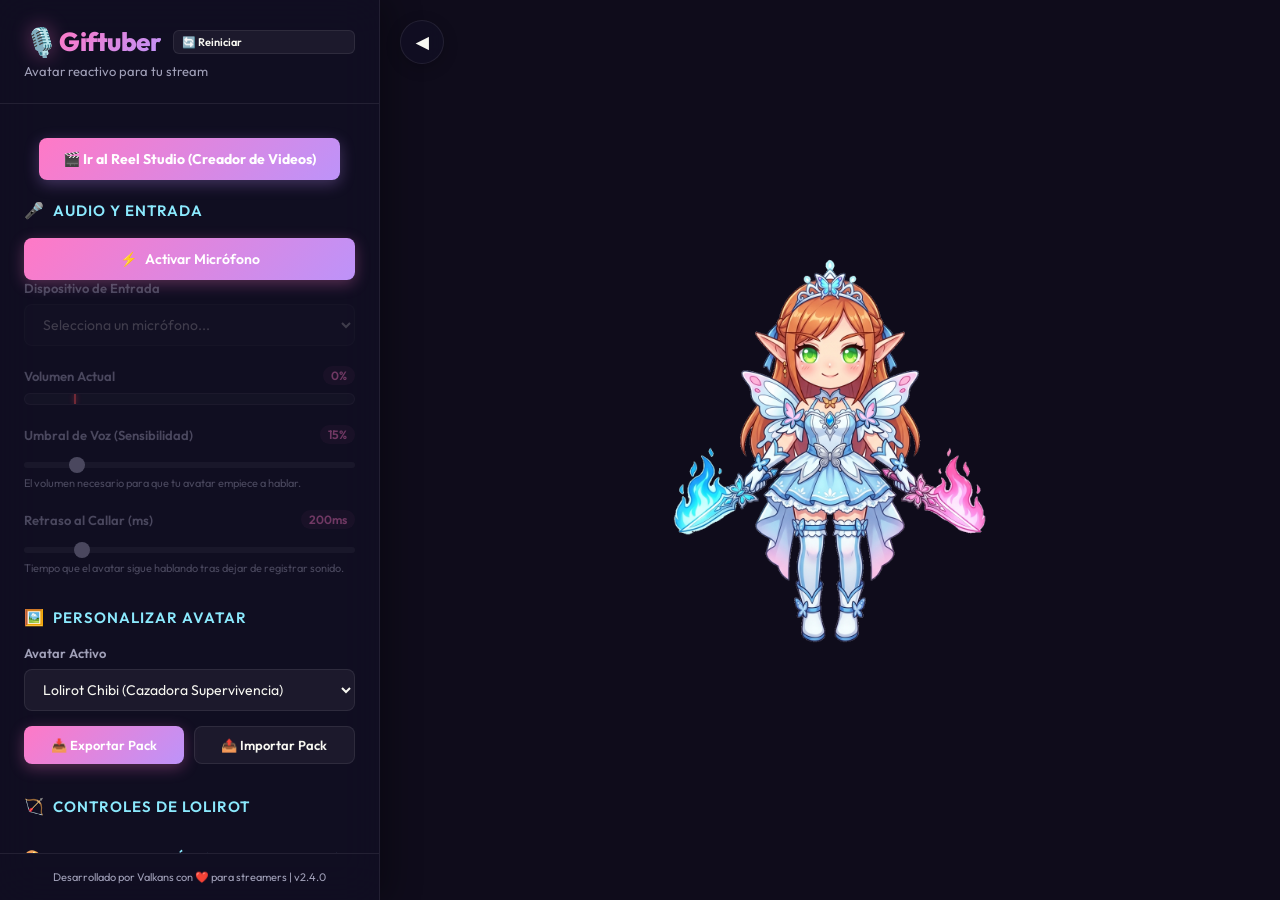
==== commit 226e5b13: "feat: bump version to 2.4.2 and customize footer credit" ====
--- a/index.html
+++ b/index.html
@@ -314,7 +314,7 @@
             </div>
             
             <footer>
-                <p>Desarrollado con ❤️ para streamers | <span id="app-version-footer">v2.4.0</span></p>
+                <p>Desarrollado por Valkans con ❤️ para streamers | <span id="app-version-footer">v2.4.0</span></p>
             </footer>
         </aside>
 
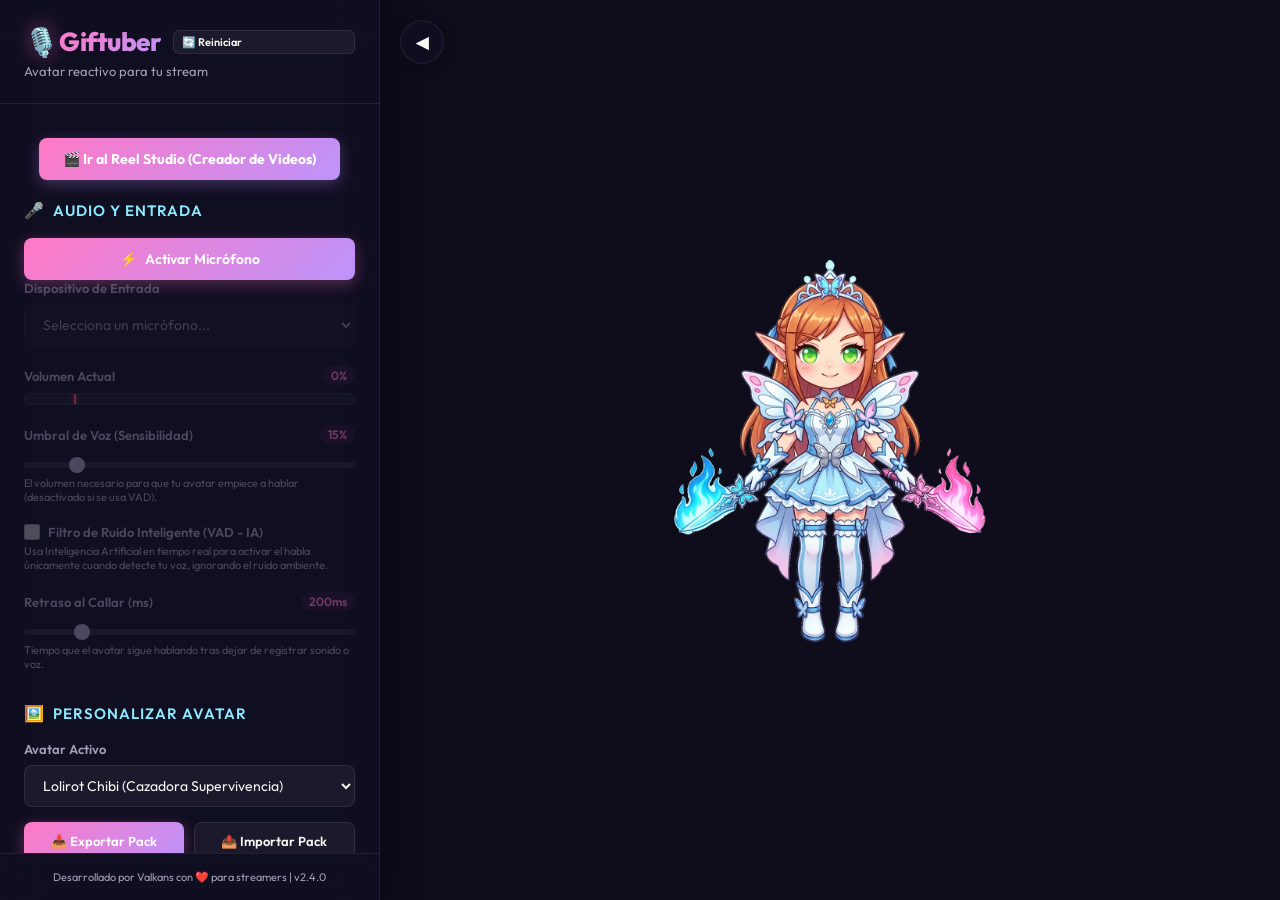
==== commit a2a5ace6: "Implement local-hosted Silero VAD (Voice Activity Detection) noise filter with 220Hz highpass DSP cl" ====
--- a/index.html
+++ b/index.html
@@ -4,7 +4,7 @@
     <meta charset="UTF-8">
     <meta name="viewport" content="width=device-width, initial-scale=1.0">
     <title>Giftuber - Tu Avatar Reactivo para Streamings</title>
-    <link rel="stylesheet" href="style.css?v=2.3">
+    <link rel="stylesheet" href="style.css?v=2.4.3">
     <!-- Google Fonts para tipografía premium -->
     <link rel="preconnect" href="https://fonts.googleapis.com">
     <link rel="preconnect" href="https://fonts.gstatic.com" crossorigin>
@@ -74,7 +74,18 @@
                             <span id="threshold-val">15%</span>
                         </div>
                         <input type="range" id="range-threshold" min="1" max="100" value="15" disabled>
-                        <p class="help-text">El volumen necesario para que tu avatar empiece a hablar.</p>
+                        <p class="help-text">El volumen necesario para que tu avatar empiece a hablar (desactivado si se usa VAD).</p>
+                    </div>
+
+                    <div class="control-group disabled-until-auth">
+                        <div class="checkbox-group">
+                            <input type="checkbox" id="checkbox-vad" disabled>
+                            <label for="checkbox-vad">Filtro de Ruido Inteligente (VAD - IA)</label>
+                        </div>
+                        <p class="help-text">Usa Inteligencia Artificial en tiempo real para activar el habla únicamente cuando detecte tu voz, ignorando el ruido ambiente.</p>
+                        <div id="vad-loading-status" style="display: none; font-size: 11px; color: var(--blue); margin-top: 5px; font-weight: 500;">
+                            ⏳ Cargando modelos de IA en el navegador (VAD)...
+                        </div>
                     </div>
 
                     <div class="control-group disabled-until-auth">
@@ -83,7 +94,7 @@
                             <span id="delay-val">200ms</span>
                         </div>
                         <input type="range" id="range-delay" min="50" max="1000" step="50" value="200" disabled>
-                        <p class="help-text">Tiempo que el avatar sigue hablando tras dejar de registrar sonido.</p>
+                        <p class="help-text">Tiempo que el avatar sigue hablando tras dejar de registrar sonido o voz.</p>
                     </div>
                 </section>
 
@@ -169,7 +180,7 @@
                     <h2><span class="sec-icon">🏹</span> Controles de Lolirot</h2>
                     
                     <div class="control-group" style="display: none; margin-bottom: 20px; background: rgba(255,255,255,0.02); padding: 10px; border-radius: 8px; border: 1px solid var(--border-color);">
-                        <label for="select-paladin-spec" style="font-size: 12px; font-weight: 600; display: block; margin-bottom: 6px; color: #ffd700;">🛡️ Especialización del Paladín</label>
+                        <label for="select-paladin-spec" style="font-size: 12px; font-weight: 600; display: block; margin-bottom: 6px; color: #ffd700;">🛡️ Especialización del Personaje</label>
                         <select id="select-paladin-spec" style="width: 100%; font-size: 12px; padding: 6px 10px; border-radius: 6px; background: #1e1e2d; color: #fff; border: 1px solid var(--border-color); cursor: pointer;">
                             <option value="ret" selected>Reprensión (Divine Toll: Martillos)</option>
                             <option value="prot">Protección (Divine Toll: Escudos)</option>
@@ -189,7 +200,7 @@
                 <section class="panel-section" id="color-automation-section" style="display: none;">
                     <h2><span class="sec-icon">🎨</span> Automatización (Colores WoW)</h2>
                     <p style="font-size: 12px; color: var(--text-muted); margin-bottom: 16px; line-height: 1.5;">
-                        Asigna qué color del addon de WoW activa cada animación de tu Paladín.
+                        Asigna qué color del addon de WoW activa cada animación de tu personaje.
                     </p>
                     
                     <div id="color-mapping-container" style="display: flex; flex-direction: column; gap: 12px; background: rgba(255,255,255,0.01); padding: 12px; border-radius: 8px; border: 1px solid var(--border-color);">
@@ -224,6 +235,28 @@
                                 <span id="legs-x-val" style="font-weight: bold; color: var(--accent-color);">0px</span>
                             </div>
                             <input type="range" id="slider-legs-x" min="-50" max="50" step="1" value="0" style="width: 100%; cursor: pointer;">
+                        </div>
+
+                        <div class="control-group" style="margin-top: 10px; background: rgba(255,255,255,0.02); padding: 8px; border-radius: 6px;">
+                            <div style="display: flex; justify-content: space-between; font-size: 12px; margin-bottom: 5px;">
+                                <label for="slider-legs-crop-y">Recorte Vertical (Y)</label>
+                                <span id="legs-crop-y-val" style="font-weight: bold; color: var(--accent-color);">81.0%</span>
+                            </div>
+                            <input type="range" id="slider-legs-crop-y" min="0" max="100" step="0.1" value="81.0" style="width: 100%; cursor: pointer;">
+                        </div>
+
+                        <div class="control-group" style="margin-top: 10px; background: rgba(255,255,255,0.02); padding: 8px; border-radius: 6px;">
+                            <div style="display: flex; justify-content: space-between; font-size: 12px; margin-bottom: 5px;">
+                                <label for="slider-legs-crop-x">Ancho Recorte (X)</label>
+                                <span id="legs-crop-x-val" style="font-weight: bold; color: var(--accent-color);">0.0%</span>
+                            </div>
+                            <input type="range" id="slider-legs-crop-x" min="-100" max="100" step="0.1" value="0.0" style="width: 100%; cursor: pointer;">
+                        </div>
+
+                        <div style="margin-top: 15px; text-align: center;">
+                            <button id="btn-toggle-walk-test" style="font-family: 'Outfit', sans-serif; font-size: 12px; font-weight: 700; padding: 8px 16px; background: rgba(255,121,198,0.08); border: 1px solid rgba(255,121,198,0.3); border-radius: 6px; color: var(--accent-color); cursor: pointer; transition: all 0.2s ease; width: 100%;">
+                                Caminata de Prueba: DESACTIVADA
+                            </button>
                         </div>
                     </div>
 
@@ -431,7 +464,7 @@
     </style>
 
     <!-- Cargar Script principal -->
-    <script src="app.js?v=2.3"></script>
-    <script src="elf_actions.js?v=2.3"></script>
+    <script src="app.js?v=2.4.3"></script>
+    <script src="elf_actions.js?v=2.4.3"></script>
 </body>
 </html>
